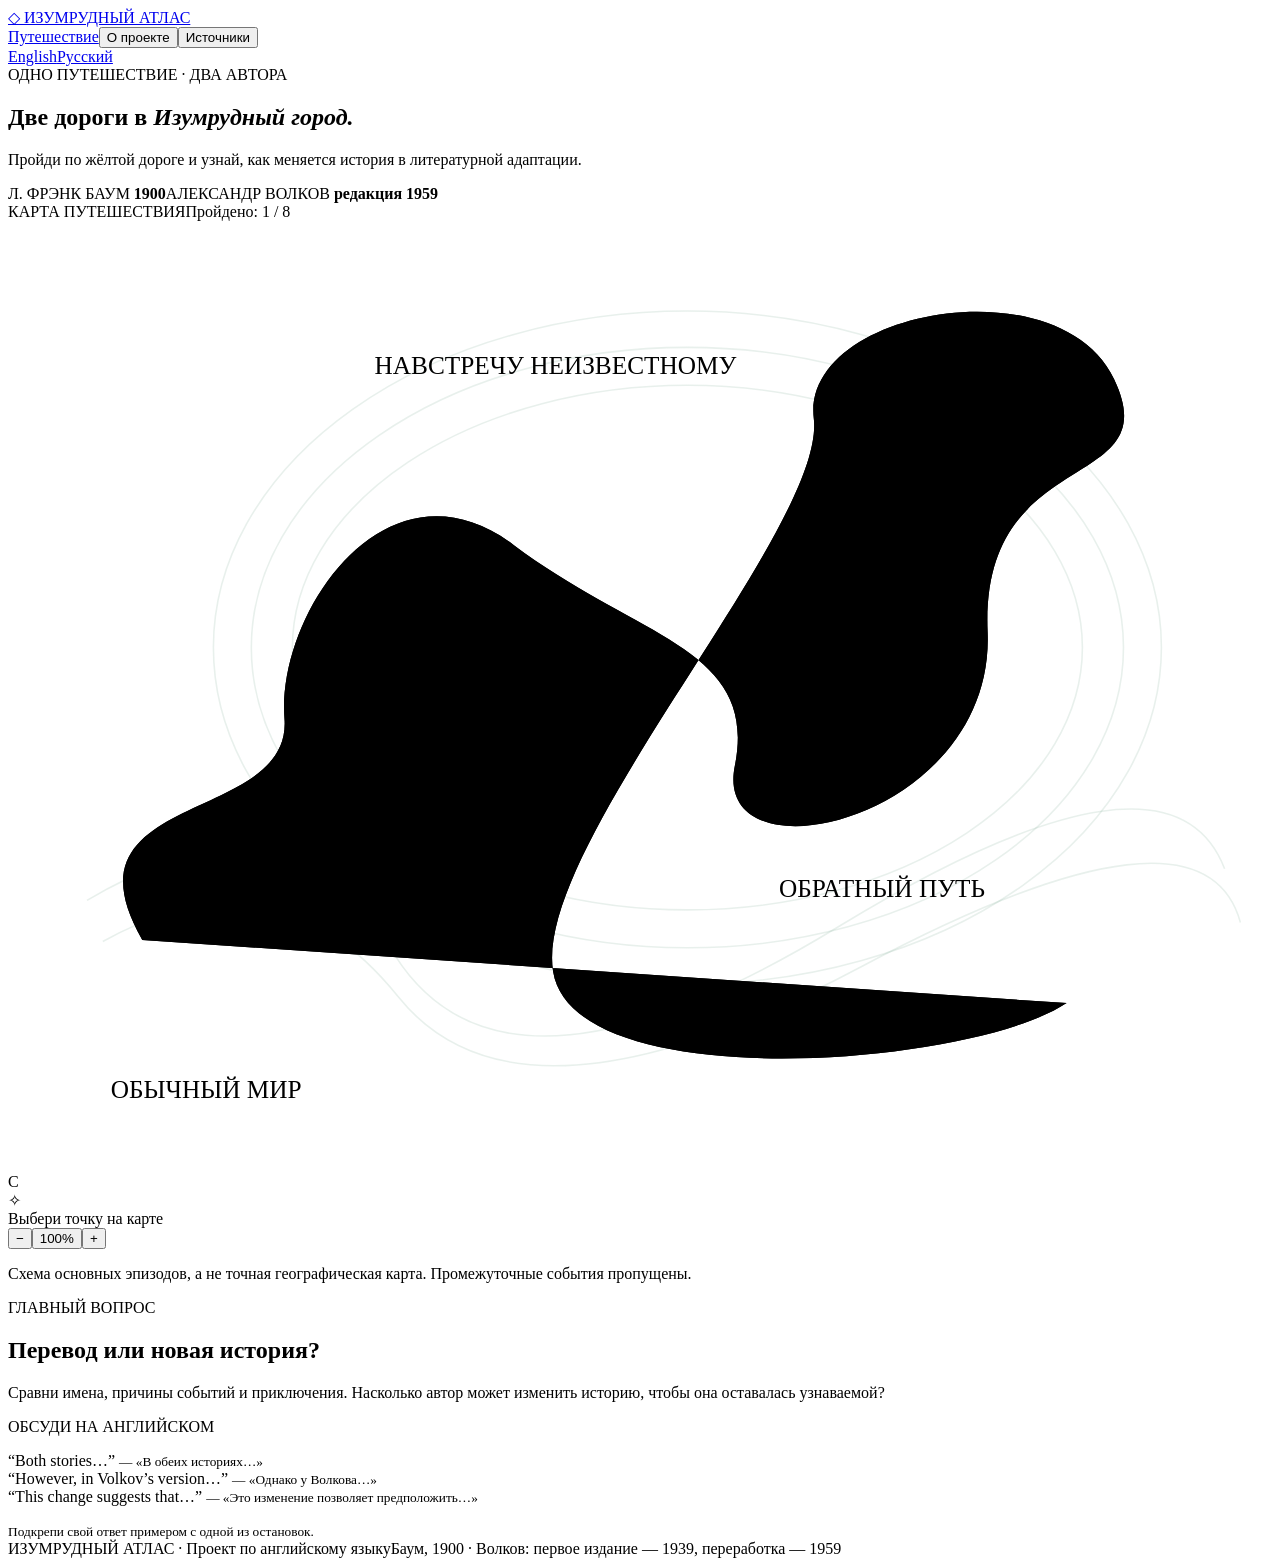
==== ru.html @ d827cc7f "Add ru.html for bilingual Emerald Atlas website" ====
<!doctype html>
<html lang="ru"><head><meta charset="utf-8"><meta name="viewport" content="width=device-width, initial-scale=1"><title>Две дороги в Изумрудный город — Баум и Волков</title><meta name="description" content="Интерактивная карта путешествия: восемь остановок для сравнения книг Лаймена Фрэнка Баума и Александра Волкова. Русская версия проекта по английскому языку."><link rel="icon" href="data:image/svg+xml,%3Csvg xmlns='http://www.w3.org/2000/svg' viewBox='0 0 32 32'%3E%3Crect width='32' height='32' rx='8' fill='%230e493d'/%3E%3Cpath d='M16 4 27 15 16 28 5 15Z' fill='%23efcc70'/%3E%3C/svg%3E"><link rel="stylesheet" href="style.css"></head>
<body><header><a class="brand" href="#"><span class="brandmark">◇</span> ИЗУМРУДНЫЙ АТЛАС</a><nav aria-label="Главное меню"><a class="active" href="#journey">Путешествие</a><button id="about">О проекте</button><button id="sources">Источники</button></nav><div class="language-tools"><div class="language-switch" aria-label="Язык сайта"><a id="otherLanguage" href="index.html" lang="en">English</a><a href="ru.html" lang="ru" aria-current="page">Русский</a></div></div></header>
<main id="journey"><section class="intro"><div><div class="eyebrow">ОДНО ПУТЕШЕСТВИЕ · ДВА АВТОРА</div><h1>Две дороги в <em>Изумрудный город.</em></h1><p>Пройди по жёлтой дороге и узнай, как меняется история в литературной адаптации.</p></div><div class="editions"><span>Л. ФРЭНК БАУМ <b>1900</b></span><span>АЛЕКСАНДР ВОЛКОВ <b>редакция 1959</b></span></div></section>
<section class="atlas" aria-label="Интерактивное литературное путешествие"><div class="map-column"><div class="map-top"><span>КАРТА ПУТЕШЕСТВИЯ</span><span id="progress">Пройдено: 1 / 8</span></div><div class="map-window" id="mapWindow"><div class="map-canvas" id="canvas"><svg viewBox="0 0 800 600" aria-hidden="true"><defs><pattern id="grid" width="40" height="40" patternUnits="userSpaceOnUse"><path d="M40 0H0V40" fill="none" stroke="#ffffff" stroke-opacity=".045"/></pattern></defs><rect width="800" height="600" fill="url(#grid)"/><g fill="none" stroke="#6fa18b" stroke-opacity=".16"><ellipse cx="430" cy="270" rx="300" ry="213"/><ellipse cx="430" cy="270" rx="276" ry="190"/><ellipse cx="430" cy="270" rx="250" ry="166"/><path d="M50 430Q175 355 245 465T525 447T770 410M60 456Q170 395 247 491T540 472T780 444"/></g><path class="road-shadow" d="M85 455C30 360 180 382 175 315S240 145 320 205S475 270 460 345S625 380 620 260S735 173 700 100S502 56 510 125S332 395 345 475S610 535 670 495"/><path class="road" d="M85 455C30 360 180 382 175 315S240 145 320 205S475 270 460 345S625 380 620 260S735 173 700 100S502 56 510 125S332 395 345 475S610 535 670 495"/><g class="map-text"><text x="65" y="555">ОБЫЧНЫЙ МИР</text><text x="232" y="97">НАВСТРЕЧУ НЕИЗВЕСТНОМУ</text><text x="488" y="428">ОБРАТНЫЙ ПУТЬ</text></g></svg><div id="pins"></div><div class="compass" aria-hidden="true">С<br>✧</div></div></div><div class="map-bottom"><span><i></i> Выбери точку на карте</span><div class="zoom"><button id="zoomout" aria-label="Уменьшить карту">−</button><button id="reset" aria-label="Сбросить масштаб карты">100%</button><button id="zoomin" aria-label="Увеличить карту">+</button></div></div><p class="map-note">Схема основных эпизодов, а не точная географическая карта. Промежуточные события пропущены.</p></div><article class="story" id="story" aria-live="polite"></article></section>
<section class="under"><div><span class="eyebrow">ГЛАВНЫЙ ВОПРОС</span><h2>Перевод или новая история?</h2><p>Сравни имена, причины событий и приключения. Насколько автор может изменить историю, чтобы она оставалась узнаваемой?</p></div><div class="takeaway"><span class="eyebrow">ОБСУДИ НА АНГЛИЙСКОМ</span><p><span lang="en">“Both stories…”</span> <small>— «В обеих историях…»</small><br><span lang="en">“However, in Volkov’s version…”</span> <small>— «Однако у Волкова…»</small><br><span lang="en">“This change suggests that…”</span> <small>— «Это изменение позволяет предположить…»</small></p><small>Подкрепи свой ответ примером с одной из остановок.</small></div></section></main><footer><span>ИЗУМРУДНЫЙ АТЛАС · Проект по английскому языку</span><span>Баум, 1900 · Волков: первое издание — 1939, переработка — 1959</span></footer>
<dialog id="info"><button class="close" aria-label="Закрыть окно">×</button><div id="infoContent"></div></dialog><script src="app.js"></script></body></html>
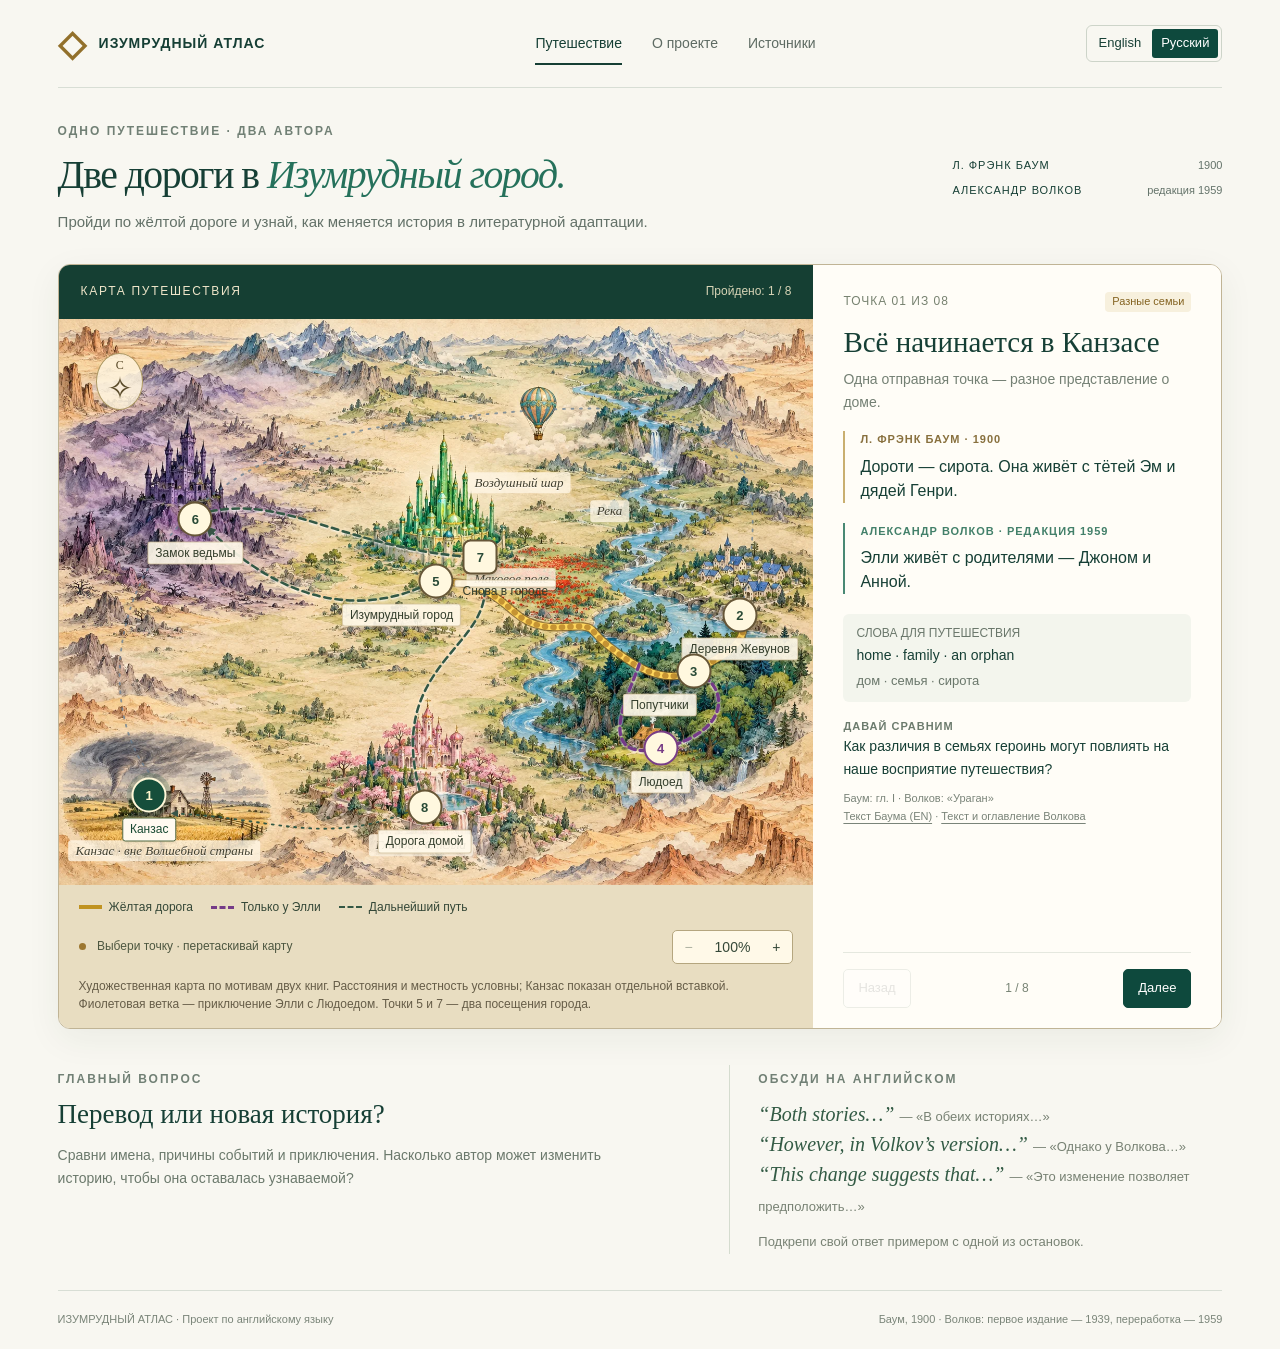
==== commit e335fc38: "Turn the journey map into an illustrated storybook atlas" ====
--- a/ru.html
+++ b/ru.html
@@ -1,7 +1,17 @@
 <!doctype html>
-<html lang="ru"><head><meta charset="utf-8"><meta name="viewport" content="width=device-width, initial-scale=1"><title>Две дороги в Изумрудный город — Баум и Волков</title><meta name="description" content="Интерактивная карта путешествия: восемь остановок для сравнения книг Лаймена Фрэнка Баума и Александра Волкова. Русская версия проекта по английскому языку."><link rel="icon" href="data:image/svg+xml,%3Csvg xmlns='http://www.w3.org/2000/svg' viewBox='0 0 32 32'%3E%3Crect width='32' height='32' rx='8' fill='%230e493d'/%3E%3Cpath d='M16 4 27 15 16 28 5 15Z' fill='%23efcc70'/%3E%3C/svg%3E"><link rel="stylesheet" href="style.css"></head>
+<html lang="ru"><head><meta charset="utf-8"><meta name="viewport" content="width=device-width, initial-scale=1"><title>Две дороги в Изумрудный город — Баум и Волков</title><meta name="description" content="Интерактивная карта путешествия: восемь остановок для сравнения книг Лаймена Фрэнка Баума и Александра Волкова. Русская версия проекта по английскому языку."><link rel="icon" href="data:image/svg+xml,%3Csvg xmlns='http://www.w3.org/2000/svg' viewBox='0 0 32 32'%3E%3Crect width='32' height='32' rx='8' fill='%230e493d'/%3E%3Cpath d='M16 4 27 15 16 28 5 15Z' fill='%23efcc70'/%3E%3C/svg%3E"><link rel="stylesheet" href="style.css?v=atlas2"></head>
 <body><header><a class="brand" href="#"><span class="brandmark">◇</span> ИЗУМРУДНЫЙ АТЛАС</a><nav aria-label="Главное меню"><a class="active" href="#journey">Путешествие</a><button id="about">О проекте</button><button id="sources">Источники</button></nav><div class="language-tools"><div class="language-switch" aria-label="Язык сайта"><a id="otherLanguage" href="index.html" lang="en">English</a><a href="ru.html" lang="ru" aria-current="page">Русский</a></div></div></header>
 <main id="journey"><section class="intro"><div><div class="eyebrow">ОДНО ПУТЕШЕСТВИЕ · ДВА АВТОРА</div><h1>Две дороги в <em>Изумрудный город.</em></h1><p>Пройди по жёлтой дороге и узнай, как меняется история в литературной адаптации.</p></div><div class="editions"><span>Л. ФРЭНК БАУМ <b>1900</b></span><span>АЛЕКСАНДР ВОЛКОВ <b>редакция 1959</b></span></div></section>
-<section class="atlas" aria-label="Интерактивное литературное путешествие"><div class="map-column"><div class="map-top"><span>КАРТА ПУТЕШЕСТВИЯ</span><span id="progress">Пройдено: 1 / 8</span></div><div class="map-window" id="mapWindow"><div class="map-canvas" id="canvas"><svg viewBox="0 0 800 600" aria-hidden="true"><defs><pattern id="grid" width="40" height="40" patternUnits="userSpaceOnUse"><path d="M40 0H0V40" fill="none" stroke="#ffffff" stroke-opacity=".045"/></pattern></defs><rect width="800" height="600" fill="url(#grid)"/><g fill="none" stroke="#6fa18b" stroke-opacity=".16"><ellipse cx="430" cy="270" rx="300" ry="213"/><ellipse cx="430" cy="270" rx="276" ry="190"/><ellipse cx="430" cy="270" rx="250" ry="166"/><path d="M50 430Q175 355 245 465T525 447T770 410M60 456Q170 395 247 491T540 472T780 444"/></g><path class="road-shadow" d="M85 455C30 360 180 382 175 315S240 145 320 205S475 270 460 345S625 380 620 260S735 173 700 100S502 56 510 125S332 395 345 475S610 535 670 495"/><path class="road" d="M85 455C30 360 180 382 175 315S240 145 320 205S475 270 460 345S625 380 620 260S735 173 700 100S502 56 510 125S332 395 345 475S610 535 670 495"/><g class="map-text"><text x="65" y="555">ОБЫЧНЫЙ МИР</text><text x="232" y="97">НАВСТРЕЧУ НЕИЗВЕСТНОМУ</text><text x="488" y="428">ОБРАТНЫЙ ПУТЬ</text></g></svg><div id="pins"></div><div class="compass" aria-hidden="true">С<br>✧</div></div></div><div class="map-bottom"><span><i></i> Выбери точку на карте</span><div class="zoom"><button id="zoomout" aria-label="Уменьшить карту">−</button><button id="reset" aria-label="Сбросить масштаб карты">100%</button><button id="zoomin" aria-label="Увеличить карту">+</button></div></div><p class="map-note">Схема основных эпизодов, а не точная географическая карта. Промежуточные события пропущены.</p></div><article class="story" id="story" aria-live="polite"></article></section>
+<section class="atlas" aria-label="Интерактивное литературное путешествие"><div class="map-column"><div class="map-top"><span>КАРТА ПУТЕШЕСТВИЯ</span><span id="progress">Пройдено: 1 / 8</span></div><div class="map-window" id="mapWindow" tabindex="0" aria-label="Карта: перетаскивай или прокручивай, выбирай точки"><div class="map-canvas" id="canvas"><img class="atlas-art" src="assets/journey-atlas.webp" alt="" width="1448" height="1086" fetchpriority="high" draggable="false"><svg class="route-layer" viewBox="0 0 800 600" aria-hidden="true"><defs><marker id="arrow" viewBox="0 0 10 10" refX="8" refY="5" markerWidth="4" markerHeight="4" orient="auto-start-reverse"><path d="M0 0L10 5L0 10Z" fill="#385548"/></marker></defs>
+<path class="flight-path" d="M95 480C30 400 45 150 370 110S770 100 722 314"/>
+<path class="yellow-edge" d="M722 314C735 340 708 356 673 373S605 364 583 347S570 328 555 326S510 335 483 311S440 278 400 278"/>
+<path class="yellow-road" d="M722 314C735 340 708 356 673 373S605 364 583 347S570 328 555 326S510 335 483 311S440 278 400 278"/>
+<path class="brick-marks" d="M722 314C735 340 708 356 673 373S605 364 583 347S570 328 555 326S510 335 483 311S440 278 400 278"/>
+<path class="ellie-detour" d="M673 373C711 388 714 438 638 455S607 392 615 366"/>
+<path class="later-route" marker-end="url(#arrow)" d="M393 280C318 317 234 299 157 221"/>
+<path class="later-route return-route" marker-end="url(#arrow)" d="M160 204C246 187 304 245 447 253"/>
+<path class="later-route" marker-end="url(#arrow)" d="M447 263C478 350 332 357 388 518"/>
+<path class="home-path" marker-end="url(#arrow)" d="M369 523C278 559 224 528 120 524"/>
+</svg><div class="place-labels" aria-hidden="true"><span class="place-label" style="left:61%;top:29%">Воздушный шар</span><span class="place-label" style="left:60%;top:46%">Маковое поле</span><span class="place-label" style="left:73%;top:34%">Река</span><span class="place-label" style="left:48%;top:93%">Глинда / Стелла</span><span class="place-label" style="left:14%;top:94%">Канзас · вне Волшебной страны</span></div><div id="pins"></div><div class="compass" aria-hidden="true">С<br><span>✧</span></div></div></div><div class="map-legend"><span><i class="legend-road"></i>Жёлтая дорога</span><span><i class="legend-detour"></i>Только у Элли</span><span><i class="legend-later"></i>Дальнейший путь</span></div><div class="map-bottom"><span><i></i> Выбери точку · перетаскивай карту</span><div class="zoom"><button id="zoomout" aria-label="Уменьшить карту">−</button><button id="reset" aria-label="Сбросить масштаб карты">100%</button><button id="zoomin" aria-label="Увеличить карту">+</button></div></div><p class="map-note">Художественная карта по мотивам двух книг. Расстояния и местность условны; Канзас показан отдельной вставкой. Фиолетовая ветка — приключение Элли с Людоедом. Точки 5 и 7 — два посещения города.</p></div><article class="story" id="story" aria-live="polite"></article></section>
 <section class="under"><div><span class="eyebrow">ГЛАВНЫЙ ВОПРОС</span><h2>Перевод или новая история?</h2><p>Сравни имена, причины событий и приключения. Насколько автор может изменить историю, чтобы она оставалась узнаваемой?</p></div><div class="takeaway"><span class="eyebrow">ОБСУДИ НА АНГЛИЙСКОМ</span><p><span lang="en">“Both stories…”</span> <small>— «В обеих историях…»</small><br><span lang="en">“However, in Volkov’s version…”</span> <small>— «Однако у Волкова…»</small><br><span lang="en">“This change suggests that…”</span> <small>— «Это изменение позволяет предположить…»</small></p><small>Подкрепи свой ответ примером с одной из остановок.</small></div></section></main><footer><span>ИЗУМРУДНЫЙ АТЛАС · Проект по английскому языку</span><span>Баум, 1900 · Волков: первое издание — 1939, переработка — 1959</span></footer>
-<dialog id="info"><button class="close" aria-label="Закрыть окно">×</button><div id="infoContent"></div></dialog><script src="app.js"></script></body></html>
+<dialog id="info"><button class="close" aria-label="Закрыть окно">×</button><div id="infoContent"></div></dialog><script src="app.js?v=atlas2"></script></body></html>
--- a/style.css
+++ b/style.css
@@ -0,0 +1,8 @@
+:root{--ink:#163f35;--green:#0e493d;--gold:#ebca73;--paper:#f8f7f1;--muted:#69766e}*{box-sizing:border-box}html{scroll-behavior:smooth}body{margin:0;background:var(--paper);color:var(--ink);font:16px/1.6 Arial,Helvetica,sans-serif}button,a{-webkit-tap-highlight-color:transparent}button{font:inherit;cursor:pointer}a{color:inherit}button:focus-visible,a:focus-visible{outline:3px solid #bc851f;outline-offset:5px}header{min-height:88px;display:flex;align-items:center;justify-content:space-between;gap:24px;margin:0 4.5%;border-bottom:1px solid #d8ded5}.brand{text-decoration:none;font-size:14px;font-weight:700;letter-spacing:1.5px;display:flex;align-items:center;gap:12px}.brandmark{font-size:36px;color:#92702b}nav{display:flex;gap:30px;align-items:center}nav a,nav button{border:0;background:none;padding:8px 0;text-decoration:none;color:#5e6b63;font-size:14px}nav .active{color:var(--ink);box-shadow:0 2px var(--ink)}.language{font-size:13px;border:1px solid #cdd4c9;border-radius:6px;background:transparent;padding:8px 11px}.language span{margin-left:8px;font-size:12px;font-weight:bold}main{max-width:1520px;margin:auto;padding:34px 4.5% 0}.intro{display:flex;align-items:center;justify-content:space-between;gap:24px;margin-bottom:30px}.eyebrow{font-size:12px;letter-spacing:2px;font-weight:700;color:#718075}h1{font-family:Georgia,serif;font-size:clamp(32px,3.3vw,52px);font-weight:400;line-height:1.14;letter-spacing:-1.5px;margin:12px 0}h1 em{font-weight:400;color:#25715b}.intro p{margin:0;color:#637168;font-size:15px}.editions{min-width:230px;display:grid;gap:8px;font-size:11px;letter-spacing:1px}.editions span{display:flex;justify-content:space-between;gap:20px}.editions b{font-weight:400;color:#64736a;letter-spacing:0}.atlas{display:grid;grid-template-columns:minmax(0,1.65fr) minmax(330px,1fr);border:1px solid #cdd7ce;border-radius:12px;overflow:hidden;background:#fff}.map-column{background:var(--green);color:#e2e9d9;min-width:0;display:flex;flex-direction:column}.map-top{display:flex;justify-content:space-between;padding:22px 25px 0;font-size:12px;letter-spacing:1.7px}.map-top span:last-child{color:#bcd2bd;letter-spacing:0}.map-window{overflow:auto;flex:1;scrollbar-color:#84a18a #0e493d;min-height:420px;display:flex;align-items:center}.map-canvas{position:relative;width:100%;min-width:100%;aspect-ratio:4/3;flex-shrink:0}.map-canvas svg{display:block;width:100%;height:100%}.road-shadow{stroke:#c59943;stroke-opacity:.18;stroke-width:17;fill:none}.road{stroke:var(--gold);stroke-width:4;stroke-dasharray:5 4;fill:none}.map-text{font:12px Arial;fill:#a6c5ae;letter-spacing:3px}.pin{position:absolute;transform:translate(-50%,-50%);border:1px solid #b6cbae;background:#185744;color:#fff;width:34px;height:34px;border-radius:50%;font-size:13px;display:grid;place-items:center;line-height:1;z-index:2;transition:background .2s,box-shadow .2s}.pin.selected{background:var(--gold);color:#194b3b;border-color:var(--gold);box-shadow:0 0 0 7px #e9ca7320}.pin.visited:not(.selected){background:#e1e9d5;color:#154c3c}.pin-label{position:absolute;top:40px;left:50%;transform:translateX(-50%);white-space:nowrap;font-size:12px;line-height:1.4;color:#f2f2df;text-shadow:0 2px 6px #083d31;font-weight:400}.pin.selected .pin-label{color:#f3d994}.pin:hover{background:#d5b76f;color:#183e32}.compass{position:absolute;top:7%;left:7%;font-size:12px;line-height:1.4;text-align:center;color:#a3bfa4}.compass br+*{font-size:30px}.map-bottom{display:flex;align-items:center;justify-content:space-between;padding:10px 24px;gap:12px;font-size:12px;color:#bdd0be}.map-bottom i{display:inline-block;width:7px;height:7px;background:var(--gold);border-radius:50%;margin-right:8px}.zoom{display:flex;border:1px solid #668b71;border-radius:5px;overflow:hidden}.zoom button{color:#e4e7d6;background:transparent;border:0;padding:4px 10px;font-size:14px}.zoom button:hover{background:#2a6450}.zoom button:disabled{opacity:.4;cursor:default}.map-note{font-size:11px;line-height:1.5;color:#b2c9b6;margin:0;padding:0 24px 18px}.story{padding:27px 30px 20px;display:flex;flex-direction:column;min-width:0}.story-kicker{font-size:12px;letter-spacing:1.8px;color:#778270;display:flex;justify-content:space-between;gap:12px}.tag{letter-spacing:0;color:#846321;background:#f7f0dd;border-radius:4px;padding:1px 7px;font-size:11px}.story h2{font-family:Georgia,serif;font-size:29px;line-height:1.15;font-weight:400;margin:14px 0 9px}.lead{font-size:14px;color:#748074;margin:0 0 18px}.book{padding-left:15px;border-left:2px solid #c9af70;margin:0 0 20px}.book.volkov{border-color:#498974}.book-label{font-size:11px;font-weight:bold;letter-spacing:1px;color:#88703e}.volkov .book-label{color:#43806a}.book p{margin:6px 0 0;font-size:16px;line-height:1.5}.ru{display:none!important}body.show-ru .ru{display:block!important;color:#647469;font-size:14px;margin-top:8px}.word{background:#f3f5ed;border-radius:6px;padding:10px 13px;font-size:14px;margin-bottom:16px}.word span{color:#6a776b;font-size:12px;display:block}.question{font-size:14px;margin:0 0 10px}.question b{display:block;font-size:11px;letter-spacing:1px;color:#6c7b6d}.source-note{font-size:11px;color:#7a8479;margin:0 0 15px}.source-note a{text-underline-offset:3px}.story-controls{border-top:1px solid #e5e8df;padding-top:16px;margin-top:auto;display:flex;align-items:center;justify-content:space-between;gap:12px}.story-controls button{font-size:13px;border:1px solid #c9d2c8;background:white;border-radius:5px;padding:8px 14px}.story-controls .next{background:var(--green);border-color:var(--green);color:white}.story-controls button:disabled{opacity:.35;cursor:default}.position{font-size:12px;color:#778374}.under{display:grid;grid-template-columns:1.2fr 1fr;gap:80px;padding:36px 0}.under h2{font:27px Georgia;margin:9px 0 12px}.under p{font-size:14px;color:#6b796c;max-width:600px}.takeaway{padding-left:28px;border-left:1px solid #d5dccf}.takeaway p{font:italic 20px/1.5 Georgia;color:#335b45;margin:9px 0}.takeaway small{font-size:12px;color:#788274}footer{margin:0 4.5%;padding:20px 0;border-top:1px solid #d8ded5;display:flex;justify-content:space-between;gap:20px;font-size:11px;color:#7a8579}dialog{border:1px solid #c6d2c4;border-radius:12px;background:var(--paper);padding:36px;max-width:650px;width:calc(100% - 32px);max-height:85vh;color:var(--ink)}dialog::backdrop{background:#082d25b3}dialog h2{font:32px Georgia;margin-top:0}dialog h3{font-size:16px}dialog p,dialog li{font-size:15px}.close{float:right;background:transparent;border:0;font-size:28px;line-height:1}dialog a{text-underline-offset:3px}dialog li{margin-bottom:18px}@media(min-width:1450px){.map-window{min-height:520px}}@media(max-width:1000px){header{gap:16px}nav{gap:18px}.brand{font-size:12px}.intro{align-items:flex-start}.editions{display:none}.story{padding:24px 22px}.map-window{min-height:380px}.atlas{grid-template-columns:minmax(0,1.3fr) minmax(320px,1fr)}.pin-label{font-size:11px}.under{gap:35px}}@media(max-width:760px){header{flex-wrap:wrap;gap:8px;padding:15px 0;min-height:0}.brand{font-size:12px}nav{order:3;width:100%;justify-content:space-between;margin-top:7px}nav a,nav button{font-size:13px}.language{font-size:12px}.intro{margin-bottom:24px}main{padding-top:25px}h1{font-size:38px;letter-spacing:-1px}.intro p{font-size:14px}.atlas{grid-template-columns:1fr}.map-window{min-height:0}.map-canvas{min-width:520px}.map-top{padding:18px 18px 10px}.map-bottom{padding:10px 18px}.map-note{padding:0 18px 15px}.story{padding:25px}.story h2{font-size:30px}.under{grid-template-columns:1fr;gap:20px;padding:30px 0}.takeaway{padding-left:20px}footer{flex-direction:column;gap:5px}.pin{width:36px;height:36px}.map-text{font-size:11px}}@media(prefers-reduced-motion:reduce){html{scroll-behavior:auto}*{transition:none!important}}
+
+.language-tools{display:flex;align-items:center;gap:12px;flex-wrap:wrap}.language-switch{display:flex;gap:2px;padding:3px;border:1px solid #cdd4c9;border-radius:6px}.language-switch a{padding:4px 9px;text-decoration:none;font-size:13px;border-radius:3px}.language-switch a[aria-current="page"]{background:var(--green);color:white}.word .vocab-en{font-size:14px;color:var(--ink)}.word .vocab-translation{font-size:13px;margin-top:5px}html[lang="ru"] .story-kicker{flex-wrap:wrap;letter-spacing:1px}html[lang="ru"] .intro .editions{min-width:270px}html[lang="ru"] h1{font-size:clamp(30px,3.1vw,48px)}html[lang="ru"] .pin-label{white-space:normal;width:116px}html[lang="ru"] .map-text{letter-spacing:1.5px}html[lang="ru"] .takeaway small{font:13px/1.5 Arial,sans-serif}html[lang="ru"] .brand{letter-spacing:1px}@media(max-width:1150px){header{flex-wrap:wrap;padding:14px 0}.language-tools{margin-left:auto}nav{gap:18px}}@media(max-width:760px){.language-tools{gap:5px}.language-switch a{padding:4px 6px;font-size:12px}.language{font-size:11px;padding:5px}.language span{margin-left:3px}html[lang="ru"] .map-bottom{flex-wrap:wrap}.brand{font-size:11px;gap:6px}html[lang="ru"] h1{font-size:34px}}
+
+/* Illustrated journey atlas */
+.atlas{grid-template-columns:minmax(0,1.85fr) minmax(330px,1fr);border-color:#c0b495;box-shadow:0 10px 35px #243d2510}.map-column{background:#e8ddc1;color:#344737}.map-top{padding:17px 22px;background:#153f33;color:#eee5c9}.map-top span:last-child{color:#d7d4b6}.map-window{display:block;flex:initial;min-height:0;max-height:690px;overflow:auto;scrollbar-color:#978763 #dfd0af;cursor:grab;overscroll-behavior:contain}.map-window.dragging{cursor:grabbing;user-select:none}.map-canvas{min-width:740px;aspect-ratio:4/3;isolation:isolate}.atlas-art{display:block;width:100%;height:100%;position:absolute;inset:0;object-fit:fill;pointer-events:none}.map-canvas .route-layer{position:absolute;inset:0;pointer-events:none;z-index:1}.route-layer path{fill:none;stroke-linecap:round;stroke-linejoin:round}.route-layer marker path{fill:#385548;stroke:none}.yellow-edge{stroke:#805f25;stroke-width:9;opacity:.8}.yellow-road{stroke:#ffd75d;stroke-width:6.5}.brick-marks{stroke:#b78329;stroke-width:6;stroke-dasharray:1 8;opacity:.8}.ellie-detour{stroke:#753b88;stroke-width:3.5;stroke-dasharray:7 5;filter:drop-shadow(0 1px 1px #fff)}.later-route{stroke:#335744;stroke-width:2.7;stroke-dasharray:7 5;filter:drop-shadow(0 1px 1px #fff)}.flight-path{stroke:#667c90;stroke-width:2;stroke-dasharray:2 7;opacity:.75}.home-path{stroke:#335744;stroke-width:2;stroke-dasharray:2 6}.pin{width:35px;height:35px;background:#fff8df;color:#294a36;border:2px solid #665637;box-shadow:0 2px 5px #493b2245;font-weight:bold;z-index:3}.pin.selected{background:#164e3b;color:#fff6cd;border-color:#fff7d8;box-shadow:0 0 0 5px #164e3b33,0 3px 12px #24352555}.pin.visited:not(.selected){background:#d6e1b9;border-color:#36583b}.pin-4{border-color:#783d86;color:#783d86}.pin-7{border-radius:8px}.pin-label,html[lang="ru"] .pin-label{font-size:12px;line-height:1.3;text-shadow:none;color:#343e2c;background:#fff9e9e8;padding:3px 7px;border:1px solid #a98e5a70;border-radius:3px;top:38px;width:max-content;max-width:132px;white-space:normal;box-shadow:0 1px 3px #55442522}.pin.selected .pin-label{color:#184932;background:#fffaf0;border-color:#526a43}.pin-5 .pin-label{top:37px;left:5px;transform:translateX(-70%)}.pin-7 .pin-label{top:auto;bottom:39px;left:5px;transform:translateX(-15%)}.pin-3 .pin-label{left:0;transform:translateX(-75%)}.pin-4 .pin-label{color:#683273}.place-labels{position:absolute;inset:0;pointer-events:none;z-index:2}.place-label{position:absolute;transform:translate(-50%,-50%);font:italic 13px/1.2 Georgia,serif;white-space:nowrap;color:#403e2d;text-shadow:0 1px #fffaf1;background:#fff7e5cb;padding:3px 7px;border-radius:3px}.compass{left:5%;top:6%;z-index:2;background:#fff5dfd9;color:#584928;border:1px solid #ad9964;border-radius:50%;width:47px;height:57px;padding-top:4px;font:12px Georgia}.compass span{font-size:31px;line-height:1}.map-legend{display:flex;gap:12px 18px;flex-wrap:wrap;align-items:center;padding:13px 20px 0;font-size:12px}.map-legend span{display:flex;align-items:center;gap:7px}.map-legend i{display:inline-block;width:23px}.legend-road{border-top:4px solid #c09321}.legend-detour{border-top:3px dashed #753b88}.legend-later{border-top:2px dashed #335744}.map-bottom{color:#4d5740;padding:13px 20px;font-size:12px}.map-bottom i{background:#9c7730}.zoom{background:#fff9e8;border-color:#b5a67f;flex-shrink:0}.zoom button{color:#344737;min-height:32px;min-width:32px}.zoom button:hover{background:#e5d7b4}.map-note{color:#665d48;font-size:12px;padding:0 20px 15px;line-height:1.5}.story{background:#fffdf7}.story-kicker{flex-wrap:wrap}.tag{white-space:normal}.map-window:focus-visible{outline:3px solid #ad7c23;outline-offset:-3px}
+@media(max-width:1100px){.atlas{grid-template-columns:minmax(0,1.4fr) minmax(310px,1fr)}.map-canvas{min-width:700px}.story{padding:22px}.map-window{max-height:570px}}
+@media(max-width:760px){.atlas{grid-template-columns:1fr}.map-canvas{min-width:700px}.map-window{max-height:490px}.map-legend{gap:10px;font-size:12px;padding:12px 15px 0}.map-bottom{padding:12px 15px;flex-wrap:wrap}.map-note{padding:0 15px 15px}.pin{width:40px;height:40px}.pin-label,html[lang="ru"] .pin-label{top:44px}.pin-7 .pin-label{top:auto;bottom:44px}.story{padding:24px}.map-top{padding:16px}.place-label{font-size:13px}}
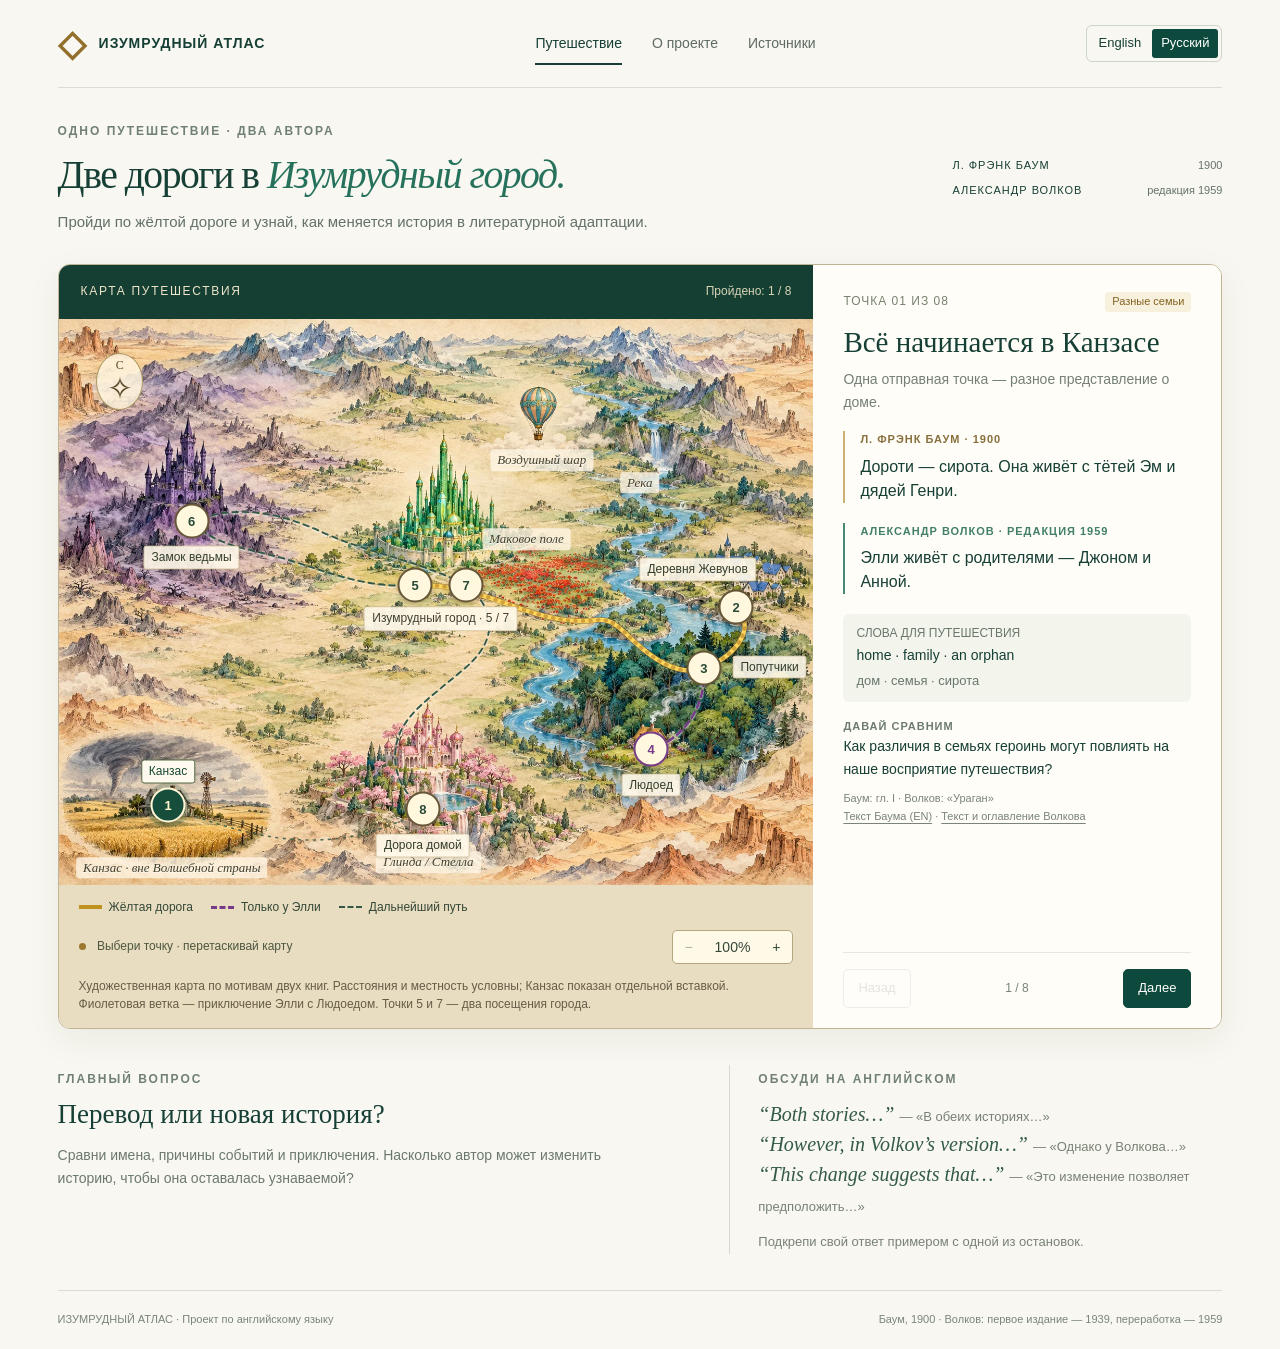
==== commit 47a8c887: "Align journey routes with landmarks and separate map labels" ====
--- a/ru.html
+++ b/ru.html
@@ -1,17 +1,16 @@
 <!doctype html>
-<html lang="ru"><head><meta charset="utf-8"><meta name="viewport" content="width=device-width, initial-scale=1"><title>Две дороги в Изумрудный город — Баум и Волков</title><meta name="description" content="Интерактивная карта путешествия: восемь остановок для сравнения книг Лаймена Фрэнка Баума и Александра Волкова. Русская версия проекта по английскому языку."><link rel="icon" href="data:image/svg+xml,%3Csvg xmlns='http://www.w3.org/2000/svg' viewBox='0 0 32 32'%3E%3Crect width='32' height='32' rx='8' fill='%230e493d'/%3E%3Cpath d='M16 4 27 15 16 28 5 15Z' fill='%23efcc70'/%3E%3C/svg%3E"><link rel="stylesheet" href="style.css?v=atlas2"></head>
+<html lang="ru"><head><meta charset="utf-8"><meta name="viewport" content="width=device-width, initial-scale=1"><title>Две дороги в Изумрудный город — Баум и Волков</title><meta name="description" content="Интерактивная карта путешествия: восемь остановок для сравнения книг Лаймена Фрэнка Баума и Александра Волкова. Русская версия проекта по английскому языку."><link rel="icon" href="data:image/svg+xml,%3Csvg xmlns='http://www.w3.org/2000/svg' viewBox='0 0 32 32'%3E%3Crect width='32' height='32' rx='8' fill='%230e493d'/%3E%3Cpath d='M16 4 27 15 16 28 5 15Z' fill='%23efcc70'/%3E%3C/svg%3E"><link rel="stylesheet" href="style.css?v=atlas3"></head>
 <body><header><a class="brand" href="#"><span class="brandmark">◇</span> ИЗУМРУДНЫЙ АТЛАС</a><nav aria-label="Главное меню"><a class="active" href="#journey">Путешествие</a><button id="about">О проекте</button><button id="sources">Источники</button></nav><div class="language-tools"><div class="language-switch" aria-label="Язык сайта"><a id="otherLanguage" href="index.html" lang="en">English</a><a href="ru.html" lang="ru" aria-current="page">Русский</a></div></div></header>
 <main id="journey"><section class="intro"><div><div class="eyebrow">ОДНО ПУТЕШЕСТВИЕ · ДВА АВТОРА</div><h1>Две дороги в <em>Изумрудный город.</em></h1><p>Пройди по жёлтой дороге и узнай, как меняется история в литературной адаптации.</p></div><div class="editions"><span>Л. ФРЭНК БАУМ <b>1900</b></span><span>АЛЕКСАНДР ВОЛКОВ <b>редакция 1959</b></span></div></section>
 <section class="atlas" aria-label="Интерактивное литературное путешествие"><div class="map-column"><div class="map-top"><span>КАРТА ПУТЕШЕСТВИЯ</span><span id="progress">Пройдено: 1 / 8</span></div><div class="map-window" id="mapWindow" tabindex="0" aria-label="Карта: перетаскивай или прокручивай, выбирай точки"><div class="map-canvas" id="canvas"><img class="atlas-art" src="assets/journey-atlas.webp" alt="" width="1448" height="1086" fetchpriority="high" draggable="false"><svg class="route-layer" viewBox="0 0 800 600" aria-hidden="true"><defs><marker id="arrow" viewBox="0 0 10 10" refX="8" refY="5" markerWidth="4" markerHeight="4" orient="auto-start-reverse"><path d="M0 0L10 5L0 10Z" fill="#385548"/></marker></defs>
-<path class="flight-path" d="M95 480C30 400 45 150 370 110S770 100 722 314"/>
-<path class="yellow-edge" d="M722 314C735 340 708 356 673 373S605 364 583 347S570 328 555 326S510 335 483 311S440 278 400 278"/>
-<path class="yellow-road" d="M722 314C735 340 708 356 673 373S605 364 583 347S570 328 555 326S510 335 483 311S440 278 400 278"/>
-<path class="brick-marks" d="M722 314C735 340 708 356 673 373S605 364 583 347S570 328 555 326S510 335 483 311S440 278 400 278"/>
-<path class="ellie-detour" d="M673 373C711 388 714 438 638 455S607 392 615 366"/>
-<path class="later-route" marker-end="url(#arrow)" d="M393 280C318 317 234 299 157 221"/>
-<path class="later-route return-route" marker-end="url(#arrow)" d="M160 204C246 187 304 245 447 253"/>
-<path class="later-route" marker-end="url(#arrow)" d="M447 263C478 350 332 357 388 518"/>
-<path class="home-path" marker-end="url(#arrow)" d="M369 523C278 559 224 528 120 524"/>
-</svg><div class="place-labels" aria-hidden="true"><span class="place-label" style="left:61%;top:29%">Воздушный шар</span><span class="place-label" style="left:60%;top:46%">Маковое поле</span><span class="place-label" style="left:73%;top:34%">Река</span><span class="place-label" style="left:48%;top:93%">Глинда / Стелла</span><span class="place-label" style="left:14%;top:94%">Канзас · вне Волшебной страны</span></div><div id="pins"></div><div class="compass" aria-hidden="true">С<br><span>✧</span></div></div></div><div class="map-legend"><span><i class="legend-road"></i>Жёлтая дорога</span><span><i class="legend-detour"></i>Только у Элли</span><span><i class="legend-later"></i>Дальнейший путь</span></div><div class="map-bottom"><span><i></i> Выбери точку · перетаскивай карту</span><div class="zoom"><button id="zoomout" aria-label="Уменьшить карту">−</button><button id="reset" aria-label="Сбросить масштаб карты">100%</button><button id="zoomin" aria-label="Увеличить карту">+</button></div></div><p class="map-note">Художественная карта по мотивам двух книг. Расстояния и местность условны; Канзас показан отдельной вставкой. Фиолетовая ветка — приключение Элли с Людоедом. Точки 5 и 7 — два посещения города.</p></div><article class="story" id="story" aria-live="polite"></article></section>
+<path class="yellow-edge" d="M718 306 C738 325 722 355 684 370 C660 379 635 365 611 343 C593 326 586 318 572 319 C544 322 522 318 495 309 C455 295 422 281 378 282"/>
+<path class="yellow-road" d="M718 306 C738 325 722 355 684 370 C660 379 635 365 611 343 C593 326 586 318 572 319 C544 322 522 318 495 309 C455 295 422 281 378 282"/>
+<path class="brick-marks" d="M718 306 C738 325 722 355 684 370 C660 379 635 365 611 343 C593 326 586 318 572 319 C544 322 522 318 495 309 C455 295 422 281 378 282"/>
+<path class="ellie-detour" d="M684 370 C685 410 665 443 628 456"/>
+<path class="later-route" marker-end="url(#arrow)" d="M378 282 C325 286 285 268 242 255 C198 242 168 242 141 215"/>
+<path class="later-route return-route" marker-end="url(#arrow)" d="M141 215 C191 194 240 208 279 226 C330 249 375 254 432 282"/>
+<path class="later-route" marker-end="url(#arrow)" d="M432 282 C470 314 459 347 428 372 C393 402 365 419 358 449 C351 477 365 504 386 520"/>
+<path class="home-path" marker-end="url(#arrow)" d="M386 520 C302 567 223 560 116 516"/>
+</svg><div class="place-labels" aria-hidden="true"><span class="place-label city-label" style="left:50.625%;top:53%">Изумрудный город · 5 / 7</span><span class="place-label" style="left:64%;top:25%">Воздушный шар</span><span class="place-label" style="left:62%;top:39%">Маковое поле</span><span class="place-label" style="left:77%;top:29%">Река</span><span class="place-label" style="left:49%;top:96%">Глинда / Стелла</span><span class="place-label" style="left:15%;top:97%">Канзас · вне Волшебной страны</span></div><div id="pins"></div><div class="compass" aria-hidden="true">С<br><span>✧</span></div></div></div><div class="map-legend"><span><i class="legend-road"></i>Жёлтая дорога</span><span><i class="legend-detour"></i>Только у Элли</span><span><i class="legend-later"></i>Дальнейший путь</span></div><div class="map-bottom"><span><i></i> Выбери точку · перетаскивай карту</span><div class="zoom"><button id="zoomout" aria-label="Уменьшить карту">−</button><button id="reset" aria-label="Сбросить масштаб карты">100%</button><button id="zoomin" aria-label="Увеличить карту">+</button></div></div><p class="map-note">Художественная карта по мотивам двух книг. Расстояния и местность условны; Канзас показан отдельной вставкой. Фиолетовая ветка — приключение Элли с Людоедом. Точки 5 и 7 — два посещения города.</p></div><article class="story" id="story" aria-live="polite"></article></section>
 <section class="under"><div><span class="eyebrow">ГЛАВНЫЙ ВОПРОС</span><h2>Перевод или новая история?</h2><p>Сравни имена, причины событий и приключения. Насколько автор может изменить историю, чтобы она оставалась узнаваемой?</p></div><div class="takeaway"><span class="eyebrow">ОБСУДИ НА АНГЛИЙСКОМ</span><p><span lang="en">“Both stories…”</span> <small>— «В обеих историях…»</small><br><span lang="en">“However, in Volkov’s version…”</span> <small>— «Однако у Волкова…»</small><br><span lang="en">“This change suggests that…”</span> <small>— «Это изменение позволяет предположить…»</small></p><small>Подкрепи свой ответ примером с одной из остановок.</small></div></section></main><footer><span>ИЗУМРУДНЫЙ АТЛАС · Проект по английскому языку</span><span>Баум, 1900 · Волков: первое издание — 1939, переработка — 1959</span></footer>
-<dialog id="info"><button class="close" aria-label="Закрыть окно">×</button><div id="infoContent"></div></dialog><script src="app.js?v=atlas2"></script></body></html>
+<dialog id="info"><button class="close" aria-label="Закрыть окно">×</button><div id="infoContent"></div></dialog><script src="app.js?v=atlas3"></script></body></html>
--- a/style.css
+++ b/style.css
@@ -6,3 +6,17 @@
 .atlas{grid-template-columns:minmax(0,1.85fr) minmax(330px,1fr);border-color:#c0b495;box-shadow:0 10px 35px #243d2510}.map-column{background:#e8ddc1;color:#344737}.map-top{padding:17px 22px;background:#153f33;color:#eee5c9}.map-top span:last-child{color:#d7d4b6}.map-window{display:block;flex:initial;min-height:0;max-height:690px;overflow:auto;scrollbar-color:#978763 #dfd0af;cursor:grab;overscroll-behavior:contain}.map-window.dragging{cursor:grabbing;user-select:none}.map-canvas{min-width:740px;aspect-ratio:4/3;isolation:isolate}.atlas-art{display:block;width:100%;height:100%;position:absolute;inset:0;object-fit:fill;pointer-events:none}.map-canvas .route-layer{position:absolute;inset:0;pointer-events:none;z-index:1}.route-layer path{fill:none;stroke-linecap:round;stroke-linejoin:round}.route-layer marker path{fill:#385548;stroke:none}.yellow-edge{stroke:#805f25;stroke-width:9;opacity:.8}.yellow-road{stroke:#ffd75d;stroke-width:6.5}.brick-marks{stroke:#b78329;stroke-width:6;stroke-dasharray:1 8;opacity:.8}.ellie-detour{stroke:#753b88;stroke-width:3.5;stroke-dasharray:7 5;filter:drop-shadow(0 1px 1px #fff)}.later-route{stroke:#335744;stroke-width:2.7;stroke-dasharray:7 5;filter:drop-shadow(0 1px 1px #fff)}.flight-path{stroke:#667c90;stroke-width:2;stroke-dasharray:2 7;opacity:.75}.home-path{stroke:#335744;stroke-width:2;stroke-dasharray:2 6}.pin{width:35px;height:35px;background:#fff8df;color:#294a36;border:2px solid #665637;box-shadow:0 2px 5px #493b2245;font-weight:bold;z-index:3}.pin.selected{background:#164e3b;color:#fff6cd;border-color:#fff7d8;box-shadow:0 0 0 5px #164e3b33,0 3px 12px #24352555}.pin.visited:not(.selected){background:#d6e1b9;border-color:#36583b}.pin-4{border-color:#783d86;color:#783d86}.pin-7{border-radius:8px}.pin-label,html[lang="ru"] .pin-label{font-size:12px;line-height:1.3;text-shadow:none;color:#343e2c;background:#fff9e9e8;padding:3px 7px;border:1px solid #a98e5a70;border-radius:3px;top:38px;width:max-content;max-width:132px;white-space:normal;box-shadow:0 1px 3px #55442522}.pin.selected .pin-label{color:#184932;background:#fffaf0;border-color:#526a43}.pin-5 .pin-label{top:37px;left:5px;transform:translateX(-70%)}.pin-7 .pin-label{top:auto;bottom:39px;left:5px;transform:translateX(-15%)}.pin-3 .pin-label{left:0;transform:translateX(-75%)}.pin-4 .pin-label{color:#683273}.place-labels{position:absolute;inset:0;pointer-events:none;z-index:2}.place-label{position:absolute;transform:translate(-50%,-50%);font:italic 13px/1.2 Georgia,serif;white-space:nowrap;color:#403e2d;text-shadow:0 1px #fffaf1;background:#fff7e5cb;padding:3px 7px;border-radius:3px}.compass{left:5%;top:6%;z-index:2;background:#fff5dfd9;color:#584928;border:1px solid #ad9964;border-radius:50%;width:47px;height:57px;padding-top:4px;font:12px Georgia}.compass span{font-size:31px;line-height:1}.map-legend{display:flex;gap:12px 18px;flex-wrap:wrap;align-items:center;padding:13px 20px 0;font-size:12px}.map-legend span{display:flex;align-items:center;gap:7px}.map-legend i{display:inline-block;width:23px}.legend-road{border-top:4px solid #c09321}.legend-detour{border-top:3px dashed #753b88}.legend-later{border-top:2px dashed #335744}.map-bottom{color:#4d5740;padding:13px 20px;font-size:12px}.map-bottom i{background:#9c7730}.zoom{background:#fff9e8;border-color:#b5a67f;flex-shrink:0}.zoom button{color:#344737;min-height:32px;min-width:32px}.zoom button:hover{background:#e5d7b4}.map-note{color:#665d48;font-size:12px;padding:0 20px 15px;line-height:1.5}.story{background:#fffdf7}.story-kicker{flex-wrap:wrap}.tag{white-space:normal}.map-window:focus-visible{outline:3px solid #ad7c23;outline-offset:-3px}
 @media(max-width:1100px){.atlas{grid-template-columns:minmax(0,1.4fr) minmax(310px,1fr)}.map-canvas{min-width:700px}.story{padding:22px}.map-window{max-height:570px}}
 @media(max-width:760px){.atlas{grid-template-columns:1fr}.map-canvas{min-width:700px}.map-window{max-height:490px}.map-legend{gap:10px;font-size:12px;padding:12px 15px 0}.map-bottom{padding:12px 15px;flex-wrap:wrap}.map-note{padding:0 15px 15px}.pin{width:40px;height:40px}.pin-label,html[lang="ru"] .pin-label{top:44px}.pin-7 .pin-label{top:auto;bottom:44px}.story{padding:24px}.map-top{padding:16px}.place-label{font-size:13px}}
+
+/* Anchor labels consistently at every language and zoom level. */
+.map-canvas .pin .pin-label{top:42px;bottom:auto;left:50%;transform:translateX(-50%);max-width:140px;text-align:center;pointer-events:none}
+.map-canvas .pin-1 .pin-label{top:-30px}
+.map-canvas .pin-2 .pin-label{top:-34px;left:20%;transform:translateX(-75%)}
+.map-canvas .pin-3 .pin-label{top:3px;left:44px;transform:none;max-width:90px}
+.map-canvas .pin-4 .pin-label{top:40px}
+.map-canvas .pin-5 .pin-label,.map-canvas .pin-7 .pin-label{display:none}
+.map-canvas .pin-6 .pin-label{top:40px}
+.map-canvas .pin-8 .pin-label{top:40px}
+.map-canvas .city-label{font:12px/1.3 Arial,sans-serif;background:#fff9e9ed;border:1px solid #a98e5a70;padding:4px 8px}
+.map-canvas .pin-7{border-radius:50%}
+.yellow-edge{stroke-width:6;opacity:.65}.yellow-road{stroke-width:4.5}.brick-marks{stroke-width:4;stroke-dasharray:1 7;opacity:.65}
+.later-route{stroke-width:2;stroke-dasharray:6 5}.ellie-detour{stroke-width:2.5}.home-path{stroke-width:1.7;opacity:.8}
